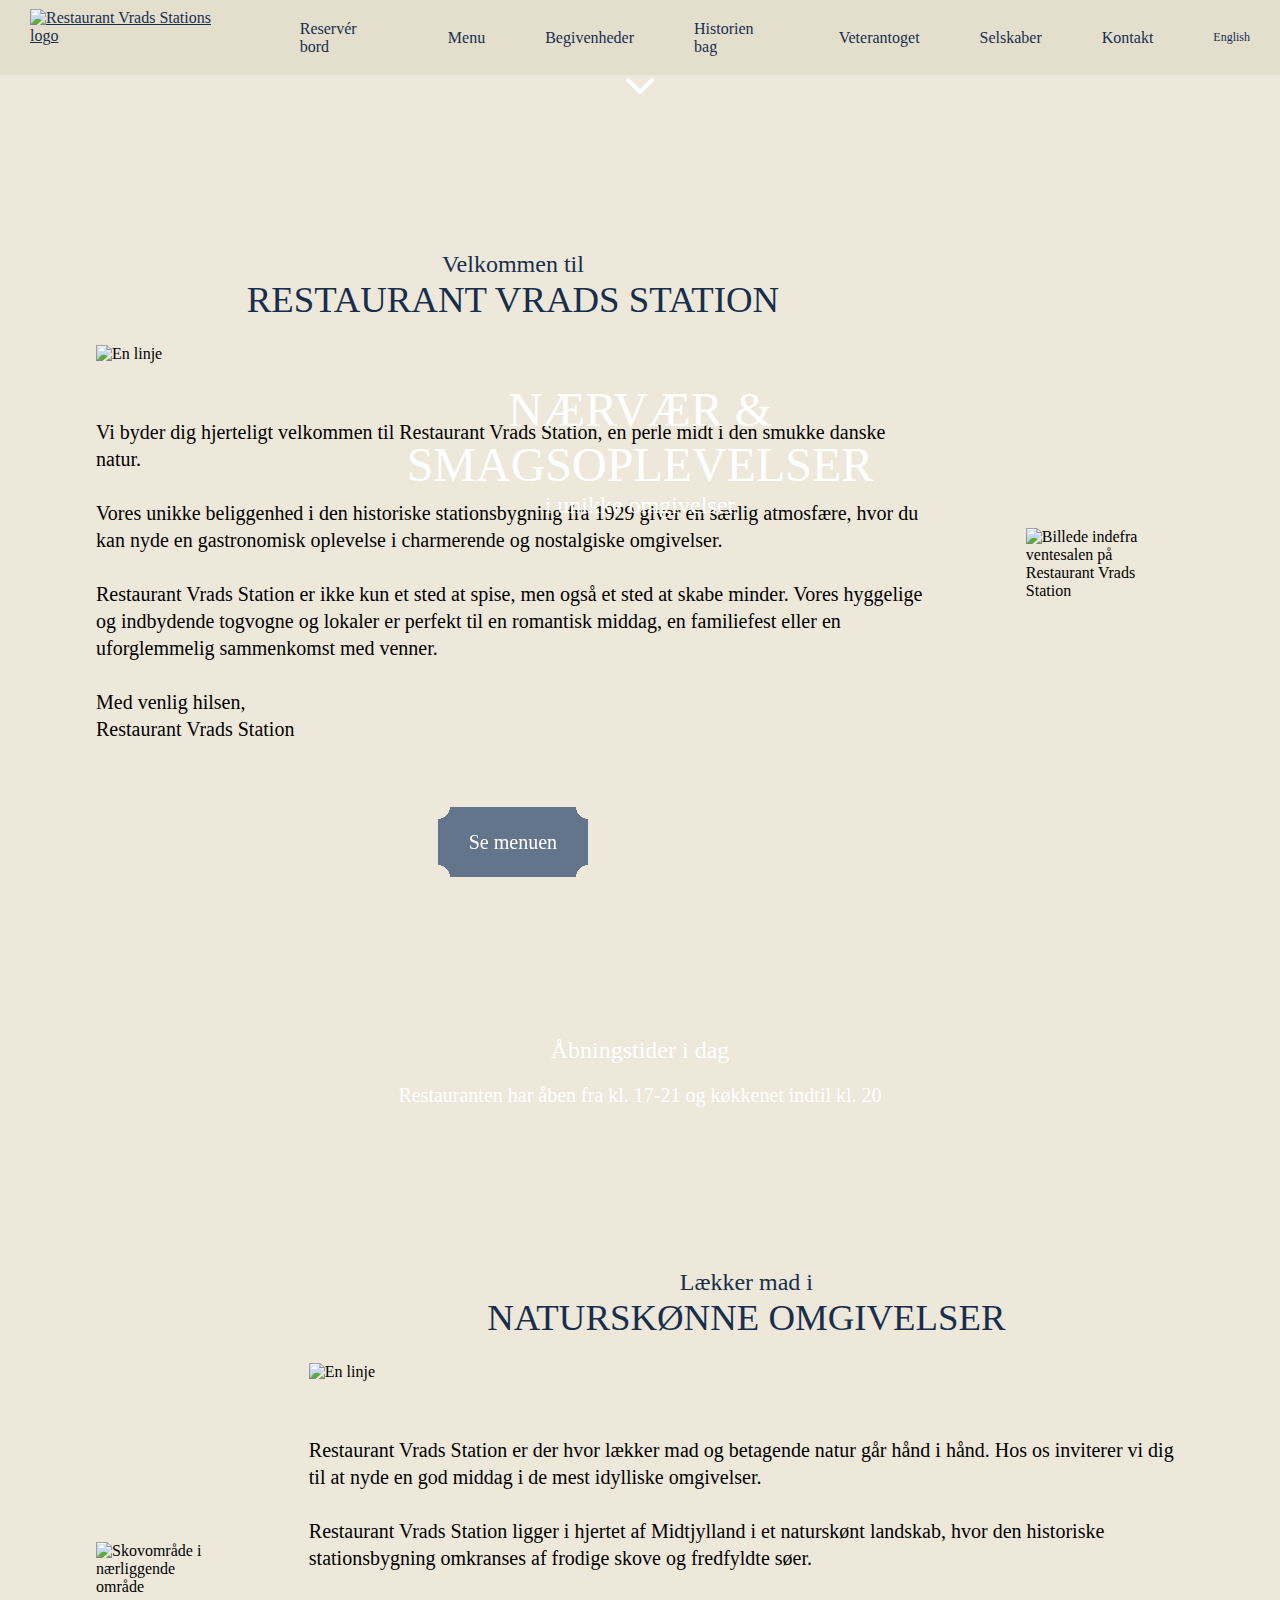
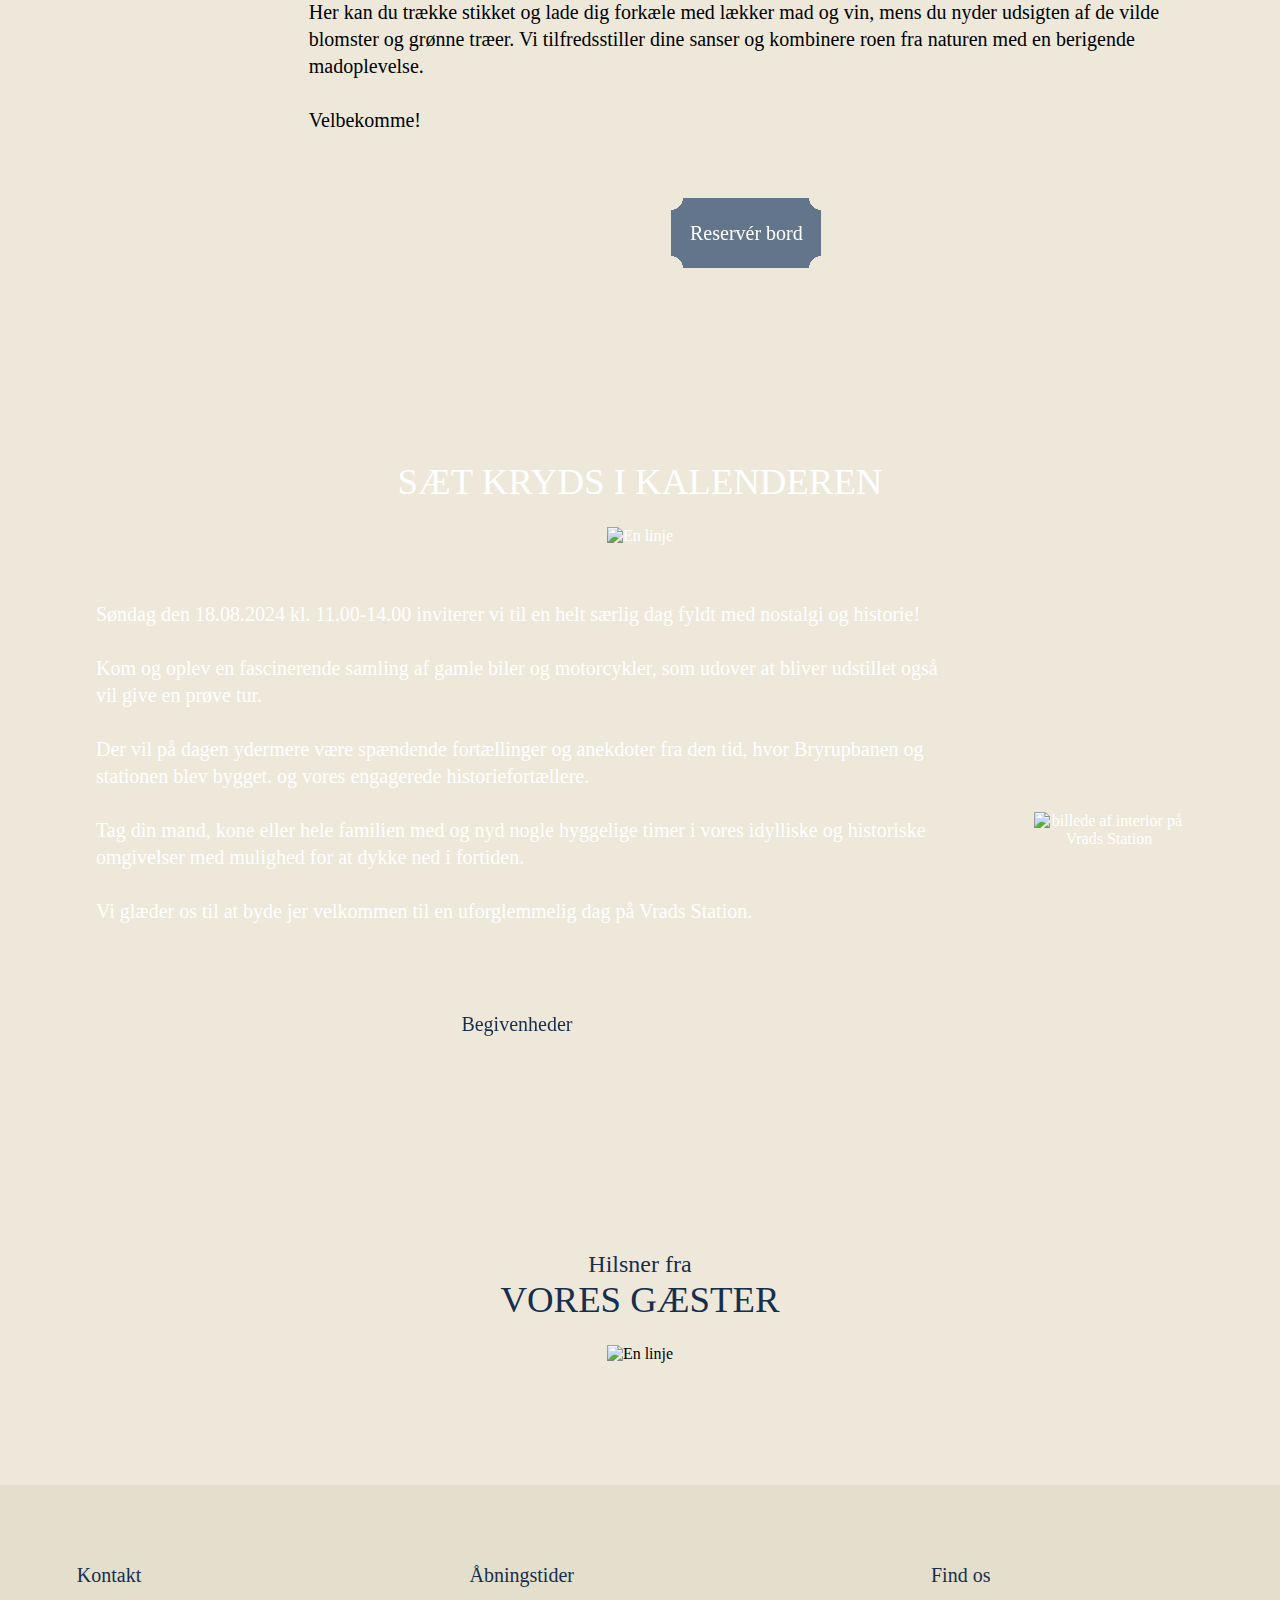
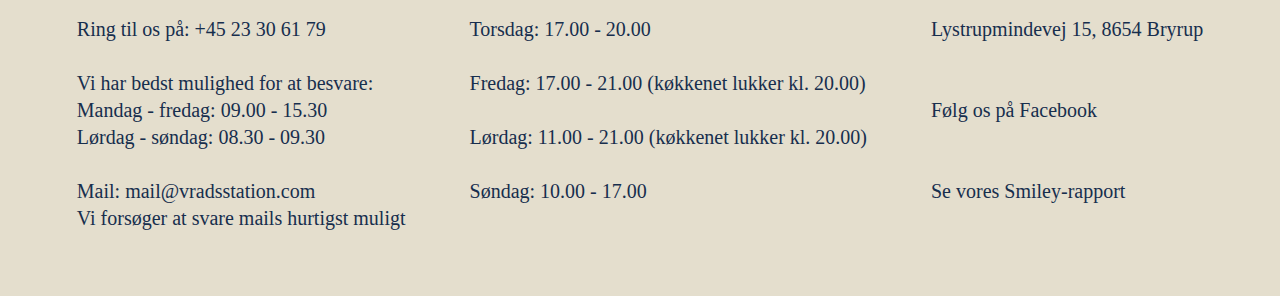
==== index.html @ 7299c1ec "Add files via upload" ====
<!DOCTYPE html>
<html lang="da">

<head>
    <meta charset="UTF-8">
    <meta name="viewport" content="width=device-width, initial-scale=1.0">
    <link rel="icon" type="image/x-icon" href="img/vradslogo.svg">
    <link rel="stylesheet" href="style.css">
    <link rel="stylesheet" href="style-ida.css"> <!-- HUSK AT FJERNE IGEN -->
    <link rel="stylesheet" href="reset.css">
    <script src="script.js" defer></script>
    <link rel="stylesheet" href="https://cdnjs.cloudflare.com/ajax/libs/font-awesome/6.5.2/css/all.min.css">
    <meta name="description" content="Forside til Restaurant Vrads Station, med video, 3 indslag og en gæstebog.">
    <title>Restaurant Vrads Station</title>
</head>

<body>
    <header>
        <!-- Navigationsbaren -->
        <nav>
            <ul class="sidebar">
                <li onclick="hideSidebar()"><a href="#"><svg xmlns="http://www.w3.org/2000/svg" height="26px"
                            viewBox="0 -960 960 960" width="26px" fill="#172E4D">
                            <path
                                d="m256-200-56-56 224-224-224-224 56-56 224 224 224-224 56 56-224 224 224 224-56 56-224-224-224 224Z" />
                        </svg></a></li>
                <li><a href="fejlside.html" class="qua-bold">Reservér bord</a></li>
                <li><a href="frokostmenu.html">Menu</a></li>
                <li><a href="begivenheder.html">Begivenheder</a></li>
                <li><a href="historien.html">Historien bag</a></li>
                <li><a href="fejlside.html">Veterantoget</a></li>
                <li><a href="selskaber.html">Selskaber</a></li>
                <li><a href="fejlside.html">Kontakt</a></li>
                <li><a href="#" class="change_language">English</a></li>
            </ul>

            <ul>
                <li><a href="index.html"><img src="img/vradslogo.svg" alt="Restaurant Vrads Stations logo"
                            class="logo"></a></li>
                <li class="hideOnMobile"><a href="fejlside.html" class="qua-bold">Reservér bord</a></li>
                <li class="hideOnMobile"><a href="frokostmenu.html">Menu</a></li>
                <li class="hideOnMobile"><a href="begivenheder.html">Begivenheder</a></li>
                <li class="hideOnMobile"><a href="historien.html">Historien bag</a></li>
                <li class="hideOnMobile"><a href="fejlside.html">Veterantoget</a></li>
                <li class="hideOnMobile"><a href="selskaber.html">Selskaber</a></li>
                <li class="hideOnMobile"><a href="fejlside.html">Kontakt</a></li>
                <li class="hideOnMobile"><a href="#" class="change_language">English</a></li>
                <li class="menu-button" onclick="showSidebar()"><a href="#"><svg xmlns="http://www.w3.org/2000/svg"
                            height="26px" viewBox="0 -960 960 960" width="26px" fill="#172E4D">
                            <path d="M120-240v-80h720v80H120Zm0-200v-80h720v80H120Zm0-200v-80h720v80H120Z" />
                        </svg></a></li>
            </ul>
        </nav>
    </header>

    <!--video på forsiden-->
    <div>
        <video src="video/vradsvideo.mp4" autoplay muted loop class="video"></video>
    </div>


    <!--tekst på videoen-->
    <section class="videotext_wrapper">
        <div class="videotext">
            <h1 class="videotext1">NÆRVÆR & <br> SMAGSOPLEVELSER</h1>
            <h2 class="videotext2">i unikke omgivelser</h2>
        </div>
        <a href="#pil_ned">
            <div class="pil_ned">
                <i class="fa-solid fa-chevron-down fa-2xl" style="color: #ffffff;"></i>
            </div>
        </a>
    </section>

    <!--Velkommen sektion på forsiden-->
    <section class="velkommen_wrapper" id="pil_ned">
        <div class="tekst_layout">
            <h2 class="blaa_tekst">Velkommen til</h2>
            <h1 class="blaa_tekst">RESTAURANT VRADS STATION</h1>

            <img src="img/linje.svg" alt="En linje" class="linje">

            <P>Vi byder dig hjerteligt velkommen til Restaurant Vrads Station, en perle midt i den smukke danske natur.
                <br><br>
                Vores unikke beliggenhed i den historiske stationsbygning fra 1929 giver en særlig atmosfære, hvor du
                kan nyde en gastronomisk oplevelse i charmerende og nostalgiske omgivelser.
                <br><br>
                Restaurant Vrads Station er ikke kun et sted at spise, men også et sted at skabe minder. Vores hyggelige
                og indbydende togvogne og lokaler er perfekt til en romantisk middag, en familiefest eller en
                uforglemmelig sammenkomst med venner.
                <br><br>
                Med venlig hilsen,<br>
                Restaurant Vrads Station
            </P>

            <div class="knap">
                <a href="frokostmenu.html">
                    <p>Se menuen</p>
                </a>
            </div>
        </div>
        <div>
            <img src="img/ventesal.webp" alt="Billede indefra ventesalen på Restaurant Vrads Station" class="forside_img">
        </div>
    </section>

    <!--Åbningstider på forsiden-->
    <div class="aabning_wrapper">
        <div class="aabning_text">
            <h2>Åbningstider i dag</h2> <br>
            <p>Restauranten har åben fra kl. 17-21 og køkkenet indtil kl. 20</p>
        </div>
    </div>

    <!--Natur sektion på forsiden-->
    <section class="natur_wrapper">
        <div>
            <img src="img/natur.webp" alt="Skovområde i nærliggende område" class="forside_img">
        </div>
        <div class="tekst_layout">
            <h2 class="blaa_tekst">Lækker mad i</h2>
            <h1 class="blaa_tekst">NATURSKØNNE OMGIVELSER</h1>

            <img src="img/linje.svg" alt="En linje" class="linje">

            <P>Restaurant Vrads Station er der hvor lækker mad og betagende natur går hånd i hånd. Hos os inviterer vi
                dig til at nyde en god middag i de mest idylliske omgivelser.
                <br><br>
                Restaurant Vrads Station ligger i hjertet af Midtjylland i et naturskønt landskab, hvor den historiske
                stationsbygning omkranses af frodige skove og fredfyldte søer.
                <br><br>
                Her kan du trække stikket og lade dig forkæle med lækker mad og vin, mens du nyder udsigten af de vilde
                blomster og grønne træer.
                Vi tilfredsstiller dine sanser og kombinere roen fra naturen med en berigende madoplevelse.
                <br><br>
                Velbekomme!
            </P>

            <div class="knap">
                <a href="frokostmenu.html">
                    <p>Reservér bord</p>
                </a>
            </div>
        </div>
    </section>

    <!--Kalender sektion på forsiden-->
    <section class="kalender_wrapper">
        <h1>SÆT KRYDS I KALENDEREN</h1>
        <img src="img/linjehvid.svg" alt="En linje" class="linje">

        <div class="kalender_wrapper_content">
            <div class="tekst_layout">
                <P>Søndag den 18.08.2024 kl. 11.00-14.00 inviterer vi til en helt særlig dag fyldt med nostalgi og
                    historie!
                    <br><br>
                    Kom og oplev en fascinerende samling af gamle biler og motorcykler, som udover at bliver udstillet
                    også vil give en prøve tur.
                    <br><br>
                    Der vil på dagen ydermere være spændende fortællinger og anekdoter fra den tid, hvor Bryrupbanen og
                    stationen blev bygget. og vores engagerede historiefortællere.
                    <br><br>
                    Tag din mand, kone eller hele familien med og nyd nogle hyggelige timer i vores idylliske og
                    historiske omgivelser med mulighed for at dykke ned i fortiden.
                    <br><br>
                    Vi glæder os til at byde jer velkommen til en uforglemmelig dag på Vrads Station.
                </P>

                <div class="knap_hvid">
                    <a href="">
                        <p>Begivenheder</p>
                    </a>
                </div>
            </div>

            <img src="img/kalenderbillede.webp" alt="billede af interior på Vrads Station" class="forside_img">
        </div>
    </section>

    <!--Gæstebog på forsiden-->

    <section class="guestbook">
        <div>
            <h2 class="blaa_tekst">Hilsner fra</h2>
            <h1 class="blaa_tekst">VORES GÆSTER</h1>

            <img src="img/linje.svg" alt="En linje">
        </div>

        <div>
            <div id="gemmeleg"></div>
            <a href="https://online.flippingbook.com/view/834717305/" class="fbo-embed" data-fbo-id="5f40824ce9"
            data-fbo-ratio="3:2" data-fbo-lightbox="yes" data-fbo-width="100%" data-fbo-height="auto"
            data-fbo-version="1" style="max-width: 100%">vradsgaestebog</a>
                <script async defer
                    src="https://online.flippingbook.com/EmbedScriptUrl.aspx?m=redir&hid=834717305">
                </script>
        </div>
    </section>

    <!--Footer-->

    <footer class="footer_wrapper2">
        <div>
            <p class="blaa_tekst"><span class="crimson-semibold">Kontakt</span>
                <br><br>
                <span class="crimson-semibold">Ring til os på:</span> +45 23 30 61 79
                <br><br>
                <span class="crimson-ita">Vi har bedst mulighed for at besvare:</span><br>
                Mandag - fredag: 09.00 - 15.30<br>
                Lørdag - søndag: 08.30 - 09.30
                <br>
                <br>
                <span class="crimson-semibold">Mail:</span> mail@vradsstation.com<br>
                <span class="crimson-ita">Vi forsøger at svare mails hurtigst muligt</span>
            </p>
        </div>

        <div>
            <p class="blaa_tekst"><span class="crimson-semibold">Åbningstider</span>
                <br><br>
                Torsdag: 17.00 - 20.00
                <br><br>
                Fredag: 17.00 - 21.00 (køkkenet lukker kl. 20.00)
                <br><br>
                Lørdag: 11.00 - 21.00 (køkkenet lukker kl. 20.00)
                <br><br>
                Søndag: 10.00 - 17.00
                <br><br>
            </p>
        </div>

        <div>
            <p class="blaa_tekst"><span class="crimson-semibold">Find os</span>
                <br><br>
                Lystrupmindevej 15, 8654 Bryrup
                <br><br><br>
                <a href="https://www.facebook.com/VradsStation/" class="blaa_link">Følg os på Facebook</a>
                <br><br><br>
                <a href="https://www.findsmiley.dk/1421214" class="blaa_link">Se vores Smiley-rapport</a>
            </p>
        </div>
    </footer>

</body>

</html>
---- style.css ----
/* Scroll to top */
html {
    scroll-behavior: smooth;
}

/* Fonts */
@font-face {
    font-family: crimson-reg;
    src: url('fonts/CrimsonText-Regular.ttf');
}

@font-face {
    font-family: crimson-bold;
    src: url('fonts/CrimsonText-Bold.ttf');
}

@font-face {
    font-family: crimson-semibold;
    src: url('fonts/CrimsonText-SemiBold.ttf');
}

@font-face {
    font-family: crimson-ita;
    src: url('fonts/CrimsonText-Italic.ttf');
}

@font-face {
    font-family: qua-reg;
    src: url('fonts/QuattrocentoSans-Regular.ttf');
}

@font-face {
    font-family: qua-bold;
    src: url('fonts/QuattrocentoSans-Bold.ttf');
}

@font-face {
    font-family: qua-ita;
    src: url('fonts/QuattrocentoSans-Italic.ttf');
}

h1 {
    font-size: 2.3rem;
    font-weight: 400;
    font-family: crimson-reg;
    text-align: center;
    margin-top: 96px;
}

h2 {
    font-size: 1.5rem;
    font-weight: 400;
    font-family: crimson-reg;
    text-align: center;
}

h3 {
    font-size: 2rem;
    font-weight: 400;
    font-family: crimson-reg;
}

h4 {
    font-size: 1.5rem;
    font-weight: 400;
    font-family: crimson-reg;
}

p {
    font-size: 20px;
    line-height: 135%;
    font-family: qua-reg;
}

.hvid_tekst {
    color: white;
}

.blaa_tekst {
    color: #172E4D;
}

.qua-bold {
    font-family: qua-bold;
}

.qua-ita {
    font-family: qua-ita;
}

.crimson-semibold {
    font-family: crimson-semibold;
}

.crimson-ita {
    font-family: crimson-ita;
}

.aabning_text p {
    color: white;
    font-family: crimson-reg;
}

.centreret_text {
    text-align: center;
    font-family: qua-ita;
    color: #172E4D;
}


/* Body */
body {
    background-color: #EDE8DA;
}

a {
    text-decoration: none;
}

/*----------------------------------- FORSIDE ----------------------------------- */
/* Navigationsbaren */

nav {
    background-color: #E4DECD;
    position: fixed;
    top: 0;
    left: 0;
    z-index: 999;
    width: 100%;
    margin-bottom: 96px;
}

nav ul {
    width: 100%;
    list-style: none;
    display: flex;
    justify-content: flex-end;
    align-items: center;
}

nav li {
    height: 75px;
}

nav a {
    height: 100%;
    padding: 0 30px;
    text-decoration: none;
    display: flex;
    align-items: center;
    color: #172E4D;
    font-family: qua-reg;
}

nav a:hover {
    text-decoration: underline;
}

nav li:first-child {
    margin-right: auto;
}

.sidebar {
    position: fixed;
    top: 0;
    right: 0;
    height: 100vh;
    z-index: 995;
    background-color: #E4DECD;
    display: none;
    flex-direction: column;
    align-items: flex-start;
    justify-content: flex-start;
}

.sidebar li {
    width: 100%;
}

.sidebar a {
    width: 100%;
}

.menu-button {
    display: none;
}

.logo {
    height: 75%;
    width: auto;
}

/* Video */

.video {
    width: 100%;
    height: auto;
}


.videotext_wrapper {
    width: 100%;
    height: 100%;
    padding-bottom: 70px;
    bottom: 0px;
    left: 0;
}

.videotext {
    position: absolute;
    top: 50%;
    left: 50%;
    transform: translate(-50%, -50%);
}

.pil_ned {
    display: flex;
    justify-content: center;
    margin-top: -70px;
    z-index: 10;
    /* Tilføj denne linje */
    position: relative;
    /* Sørg for at z-index anvendes */
}

.videotext1 {
    color: white;
    font-family: crimson-reg;
    font-size: 3rem;
    text-align: center;
}

.videotext2 {
    color: white;
    font-family: crimson-reg;
    font-size: 1.5rem;
    text-align: center;
}

/* knapper */

.knap {
    width: 150px;
    height: 70px;
    display: flex;
    justify-content: center;
    align-items: center;
    text-align: center;
    font-family: qua-reg;
    background-color: #62758A;
    color: white;
    --mask: radial-gradient(12px at 12px 12px, #0000 98%, #000) -12px -12px;
    -webkit-mask: var(--mask);
    mask: var(--mask);
    margin: 64px auto 0 auto;
    /* Top margin og auto for at centrere vandret */
}

.knap a {
    color: white;
    padding: 12px;
}

/*
Disse knapper er lavet ved hjælp af denne kilde
https://css-generators.com/custom-corners/
*/

.knap:hover {
    background-color: #172E4D;
}


/* Velkomst sektion + Natur sektion på forsiden */

.velkommen_wrapper,
.natur_wrapper {
    display: flex;
    flex-direction: row;
    justify-content: center;
    align-items: center;
    padding: 96px;
    gap: 96px;
    animation: fadeIn 0.5s;
    animation-timeline: view();
    animation-range-start: 1px;
    animation-range-end: 900px;
}

.linje {
    width: 100%;
    height: auto;
    padding-top: 24px;
    padding-bottom: 56px;
}

.kalender_wrapper .linje {
    width: 50%;
}

/* Åbningstider */

.aabning_wrapper {
    position: relative;
    text-align: center;
    color: white;
    background-image: url(img/aabningstider.svg);
    height: 200px;
    display: flex;
    justify-content: center;
    align-items: center;
    animation: fadeIn 0.5s;
    animation-timeline: view();
    animation-range-start: 1px;
    animation-range-end: 500px;
}

/* Kalender sektion på forsiden */

.kalender_wrapper {
    position: relative;
    text-align: center;
    color: white;
    background-image: url(img/kalenderen.svg);
    background-size: cover;
    padding: 96px;
    animation: fadeIn 0.5s;
    animation-timeline: view();
    animation-range-start: 1px;
    animation-range-end: 900px;
}


.kalender_wrapper_content {
    display: flex;
    flex-direction: row;
    justify-content: center;
    align-items: center;
    gap: 96px;
}

.knap_hvid {
    width: 150px;
    height: 70px;
    display: flex;
    justify-content: center;
    align-items: center;
    text-align: center;
    font-family: qua-reg;
    background-color: #EDE8DA;
    color: #172E4D;
    --mask: radial-gradient(12px at 12px 12px, #0000 98%, #000) -12px -12px;
    -webkit-mask: var(--mask);
    mask: var(--mask);
    margin: 64px auto 0 auto;
    /* Top margin og auto for at centrere vandret */
}

.knap_hvid a {
    color: #172E4D;
    padding: 12px;
}

.knap_hvid a:hover {
    color: #EDE8DA;
    cursor: pointer;
}

.knap_hvid:hover {
    background-color: #172E4D;
    color: #EDE8DA;
}


/* Gæstebog på forsiden */

.guestbook {
    margin-top: 96px;
    margin-bottom: 96px;
    animation: fadeIn 0.5s;
    animation-timeline: view();
    animation-range-start: 1px;
    animation-range-end: 900px;
}

.guestbook div {
    position: relative;
    text-align: center;
}

.guestbook img {
    width: 42%;
    height: auto;
    padding-top: 24px;
    padding-bottom: 8px;
}

#gemmeleg {
    width: 100%;
    height: 50px;
    background-color: #EDE8DA;
    position: absolute;
    top: 0;
    z-index: 999;
}

/*----------------------------------- MENUKORT - ID'ER ----------------------------------- */
#frokost,
#aften,
#kaffekage,
#drikkevarer {
    background-color: #172E4D;
}

/*----------------------------------- MENUKORT - FROKOSTMENU ----------------------------------- */

/* Billedkarrusel */

.wrapperwrapper {
    display: flex;
    justify-content: right;
    padding-top: 40px;

    background-color: #EDE8DA;
}

.menu_wrapper {
    max-width: 1300px;
    position: relative;
}

.menu_wrapper .menu_carousel {
    font-size: 0px;
    cursor: pointer;
    overflow: hidden;
    white-space: nowrap;
    margin-top: 96px;
}

.menu_carousel img {
    height: 375px;
    object-fit: cover;
    padding-right: 30px;
    width: calc(100% / 4);
}

.menu_carousel:first-child {
    margin-left: 0px;
}

/* Menuknapper */


.menu_knapper {
    display: flex;
    flex-direction: row;
    justify-content: space-evenly;
    align-items: center;
    margin-bottom: 64px;
    margin-left: 96px;
    margin-right: 96px;
}

.menukort_layout div {
    position: relative;
    text-align: center;
    margin-left: 136px;
    margin-right: 136px;
}


.menu_ret p {
    font-family: crimson-reg;
}


.menulinje_stor {
    width: 42%;
    height: auto;
    padding-top: 24px;
    padding-bottom: 64px;
}

.menulinje_lille {
    width: 10%;
    height: auto;
    padding-top: 24px;
    padding-bottom: 24px;
}

.menu_bold {
    font-family: crimson-bold;
}

/*----------------------------------- MENUKORT - AFTENMENU ----------------------------------- */

.menu_aften {
    font-family: crimson-bold;
    font-size: 2rem;
    text-align: center;
    color: #172E4D;
}

/* ----------------------------------- BEGIVENHEDER ----------------------------------- */


.centreret_overskrift {
    margin-top: 96px;
}

.centreret_overskrift img {
    display: block;
    margin-left: auto;
    margin-right: auto;
    width: 42%;
    padding-top: 24px;
}

.begivenhed_wrapper {
    display: flex;
    flex-direction: row;
    justify-content: center;
    padding: 96px;
    gap: 96px;
    animation: fadeIn 0.5s;
    animation-timeline: view();
    animation-range-start: 1px;
    animation-range-end: 900px;
}

.begivenhed_linje {
    display: block;
    margin-left: auto;
    margin-right: auto;
    width: 86%;
}

/* ----------------------------------- HISTORIEN BAG ----------------------------------- */

.historien_img {
    display: flex;
    justify-content: center;
    animation: fadeIn 0.5s;
    animation-timeline: view();
    animation-range-start: 1px;
    animation-range-end: 600px;
}

.historien_img img {
    width: 86%;

}

.tidslinje {
    top: 12%;
    position: sticky;
    display: block;
    margin-left: auto;
    margin-right: auto;
    width: 50%;
    z-index: 995;
    margin-top: 40px;
}

.circle {
    position: sticky;
    top: 12%;
    /* Startposition: midt på skærmen */
    margin-left: 27%;
    margin-right: 27%;
    width: 20px;
    height: 20px;
    background-color: #003366;
    border-radius: 50%;
    transform: translateY(-50%);
     z-index: 995;
    /* Sørger for at cirklen ligger oven på andre elementer */
}

.tidslinje_tal {
    display: flex;
    flex-direction: row;
    justify-content: space-around;
    position: sticky;
    top: 72px;
    /* Sørg for at fastgøre elementet til toppen af dets container */
    background-color: #EDE8DA;
    /* Gør det muligt at se elementet, hvis det overlapper indholdet */
    z-index: 900;
    /* Sikrer, at elementet forbliver øverst på skærmen */
    padding-bottom: 60px;
    padding-top: 15px;
}

.spalter {
    display: grid;
    grid-template-columns: 1fr 1fr;
    flex-direction: row;
    margin-left: 96px;
    margin-right: 96px;
    margin-top: 40px;
    margin-bottom: 24px;
    gap: 64px;
}

/* ----------------------------------- SELSKABER ----------------------------------- */
.selskab_wrapper {
    display: flex;
    flex-direction: row;
    justify-content: center;
    gap: 64px;
    margin-top: 64px;
    animation: fadeIn 0.5s linear;
    animation-timeline: view();
    animation-range-start: 1px;
    animation-range-end: 500px;
}

.selskab_wrapper2 {
    display: flex;
    flex-direction: row;
    justify-content: center;
    gap: 64px;
    margin-top: 32px;
    animation: fadeIn 0.5s;
    animation-timeline: view();
    animation-range-start: 1px;
    animation-range-end: 500px;
}

.selskab {
    display: flex;
    flex-direction: column;
    align-items: center;
    max-width: 450px;
    /* Sørger for, at hver .selskab container ikke er for bred */
}

.selskab img {
    max-width: 100%;
    /* Sørger for, at billedet ikke overstiger containerens bredde */
    display: block;
}

.selskab_tekst {
    background-image: url('img/selskaber_baggrund.svg');
    background-repeat: no-repeat;
    display: flex;
    flex-direction: column;
    justify-content: center;
    height: 375px;
    padding-left: 32px;
    padding-right: 32px;
    box-sizing: border-box;
    /* Sørger for, at padding inkluderes i bredden */
}

.knap_placering {
    display: flex;
    justify-content: flex-end;
    padding-top: 32px;
}

.knap_selskab {
    width: 150px;
    height: 70px;
    display: flex;
    justify-content: center;
    align-items: center;
    text-align: center;
    background-color: #EDE8DA;
    color: #172E4D;
    --mask: radial-gradient(12px at 12px 12px, #0000 98%, #000) -12px -12px;
    -webkit-mask: var(--mask);
    mask: var(--mask);
}

.knap_selskab a {
    color: #172E4D;
}

.knap_selskab:hover {
    background-color: #172E4D;
    color: white;
}

.knap_selskab a:hover {
    color: white;
}


/* ----------------------------------- 404 side ----------------------------------- */
.fejlside_wrapper p {
    text-align: center;
}

.fejlside_wrapper {
    margin-top: 15%;
}


/* ----------------------------------- Footer ----------------------------------- */

.footer_wrapper2 {
    padding: 6% 6% 6% 6%;
    background-color: #E4DECD;
    display: flex;
    /* Bruger flexbox */
    justify-content: space-between;
    /* Placerer elementerne med lige mellemrum */
    flex-direction: row;
    margin-top: 96px;
    padding-bottom: 64px;
}

.footer_wrapper2 p {
    font-family: crimson-reg;
}

.tekst_layout {
    display: flex;
    align-items: center;
    flex-direction: column;
    text-align: left;
}

.footer_wrapper2 div p a {
    color: #172E4D
}


/* ----------------------------------- ANIMATIONER ----------------------------------- */

@keyframes fadeIn {
    0% {
        opacity: 0;
        scale: 0.95;
    }

    100% {
        opacity: 1;
        scale: 1;
    }
}


/* ----------------------------------- MEDIA QUERIES ----------------------------------- */
/*  NAVIGATIONSBAREN */
@media(max-width: 800px) {
    .hideOnMobile {
        display: none;
    }

    .menu-button {
        display: block;
    }
}

@media(max-width: 400px) {
    .sidebar {
        width: 75%;
        z-index: 1005;
    }
}

/*  Animation */
@media(prefers-reduced-motion) {
    .hidden {
        transition: none;
    }
}


/*------------------------------------------------------------------------------------*/

/* GENERELT */

@media(max-width: 400px) {
    p {
        font-size: 16px;
    }

    .knap {
        width: 128px;
        height: 56px;
        --mask: radial-gradient(8px at 8px 8px, #0000 98%, #000) -8px -8px;
    }

    .knap a {
        font-size: 16px;
    }

    h1 {
        font-size: 24px;
    }

    h2 {
        font-size: 20px;
    }

    h3 {
        font-size: 24px;
    }

    h4 {
        font-size: 20px;    
    }
}

/*------------------------------------------------------------------------------------*/

/*  FORSIDE */

@media only screen and (max-width: 400px) {
    .video {
      width: 100vw;
      height: 88vh;
      object-fit: cover;
    }
    .pil_ned {
        margin-top: -45px;
    }

    .velkommen_wrapper {
        flex-direction: column;
        padding: 40px;
        gap: 64px;
    }
   
    .videotext1 {
        font-size: 2.2rem;
    }

    .natur_wrapper {
        flex-direction: column-reverse;
        padding: 40px;
        gap: 64px;
    }

    .aabning_wrapper {
        margin-top: 0px;
        margin-bottom: 0px;
    }

    .aabning_wrapper p {
        padding: 0 32px 0 32px;
    }

    .forside_img {
        width: 100%;
        height: auto;
    }

    .linje {
        padding-bottom: 24px;
        z-index: 10;
    }
}

/* Kalender-sektion */
@media only screen and (max-width: 400px) {
    .kalender_wrapper_content {
        flex-direction: column;
    }
    .kalender_wrapper {
        padding:40px;
        margin-top: 0px;
    }
    .kalender_wrapper h1 {
        font-size: 24px;
        padding-top: 40px;
    }

    .kalender_wrapper .linje {
        width: 100%;
    }
}

/*  Gæstebog */ 
@media only screen and (max-width: 400px) {
    .guestbook {
        margin-top: 40px;
    }
   
    #gemmeleg {
        height: 10px;
    }

    .guestbook img {
        padding-bottom: 40px;
        width: 80%;
    }

    .guestbook a {
        padding: 24px;
        max-height: 48px;
    }

    .fbo-embed {
        width: 100% !important;
        height: auto !important;
        max-width: 100% !important;
    }
}

/*------------------------------------------------------------------------------------*/

/*  MENUKORT */

@media(max-width: 400px) {
    /* Billedkarrusel */

    .menu_carousel img {
        height: 300px;
        width: auto;
    }

    .menu_carousel:first-child {
        margin-left: 0px;
    }

    /* Menuknapper */
    .menu_knapper {
        display: flex;
        flex-direction: row;
        justify-content: space-evenly;
        flex-wrap: wrap;
        align-items: center;
        margin-bottom: 64px;
        margin-left: 24px;
        margin-right: 24px;
    }

    .menukort_layout div {
        margin-left: 40px;
        margin-right: 40px;
    }

    .menulinje_stor {
        width: 100%;
    }

    .menu_aften {
        font-size: 24px;
    }
}

/*------------------------------------------------------------------------------------*/

/*  BEGIVENHEDER */

@media(max-width: 400px) {
    .centreret_overskrift {
        margin-top: 40px;
    }

    .centreret_overskrift img {
        width: 86%;
    }

    .begivenhed_img {
        max-width: 100%;
    }

    .begivenhed_wrapper:nth-of-type(odd) {
        flex-direction: column;
        padding: 40px;
        gap: 0;
    }

    .begivenhed_wrapper:nth-of-type(even) {
        flex-direction: column-reverse;
        padding: 40px;
        gap: 0;
    }
}

/*------------------------------------------------------------------------------------*/

/*  HISTORIEN BAG */

@media only screen and (max-width: 400px) {
    .centreret_overskrift h1 {
        font-size: 24px;
        padding-bottom: 16px;
        margin-top: 96px;
    }

    .tidslinje_tal h2 {
        font-size: 16px;
    }

    .tidslinje {
        top: 10%;
        width: 55%;
        margin-top: 24px;
    }

    .tidslinje_tal {
        padding-bottom: 24px;
        top: 74px;
    }
    
    .spalter {
        margin-left: 40px;
        margin-right: 40px;
        margin-top: 40px;
        margin-bottom: 24px;
        gap: 20px;
        display: flex;
        flex-direction: column;
    }

    .circle {
        width: 15px;
        height: 15px;
        top: 10%;
    }
}

/*------------------------------------------------------------------------------------*/

/*  SELSKABER */

@media(max-width: 400px) {
    .selskab_wrapper {
        flex-direction: column;
        align-items: center;
        gap: 40px;
    }
    
    .selskab_wrapper2 {
        flex-direction: column;
        align-items: center;
        gap: 40px;
        margin-top: 40;
    }
    
    .selskab {
        max-width: 320px;
        /* Sørger for, at hver .selskab container ikke er for bred */
    }
    
    .knap_selskab {
        width: 128px;
        height: 56px;
        --mask: radial-gradient(8px at 8px 8px, #0000 98%, #000) -8px -8px;
    }
}

/*------------------------------------------------------------------------------------*/

/*  404 SIDE */

@media only screen and (max-width: 400px) {
    .fejlside_wrapper {
        margin-top: 40%;
    }
}

/*------------------------------------------------------------------------------------*/

/*  FOOTER */

@media(max-width: 400px) {
    
    .footer_wrapper2 {
        flex-direction: column;
        margin-top: 64px;
        gap: 40px;
        margin-bottom: 64px;
    }

    .footer_wrapper2 a {
        text-decoration: underline; 
    }
}
---- style-ida.css ----
/* Fonts */
@font-face {
    font-family: crimson-reg;
    src: url('fonts/CrimsonText-Regular.ttf');
}

@font-face {
    font-family: crimson-ita;
    src: url('fonts/CrimsonText-Italic.ttf');
}

@font-face {
    font-family: crimson-semibold;
    src: url('fonts/CrimsonText-SemiBold.ttf');
}

@font-face {
    font-family: qua-reg;
    src: url('fonts/QuattrocentoSans-Regular.ttf');
}

@font-face {
    font-family: qua-bold;
    src: url('fonts/QuattrocentoSans-Bold.ttf');
}

@font-face {
    font-family: crimson-ita;
    src: url('fonts/CrimsonText-Italic.ttf');
}



.change_language {
    font-family: crimson-bold;
    font-size: 12px;
}

.change_language:hover {
    text-decoration: none;
}

.qua-bold {
    font-family: qua-bold;
}

.tekst_layout {
    display: flex;
    align-items: center;
    flex-direction: column;
    text-align: left;
}

/********************************************************************************************************************************/
/************************************************* Styleregler for footer  ******************************************************/
/********************************************************************************************************************************/
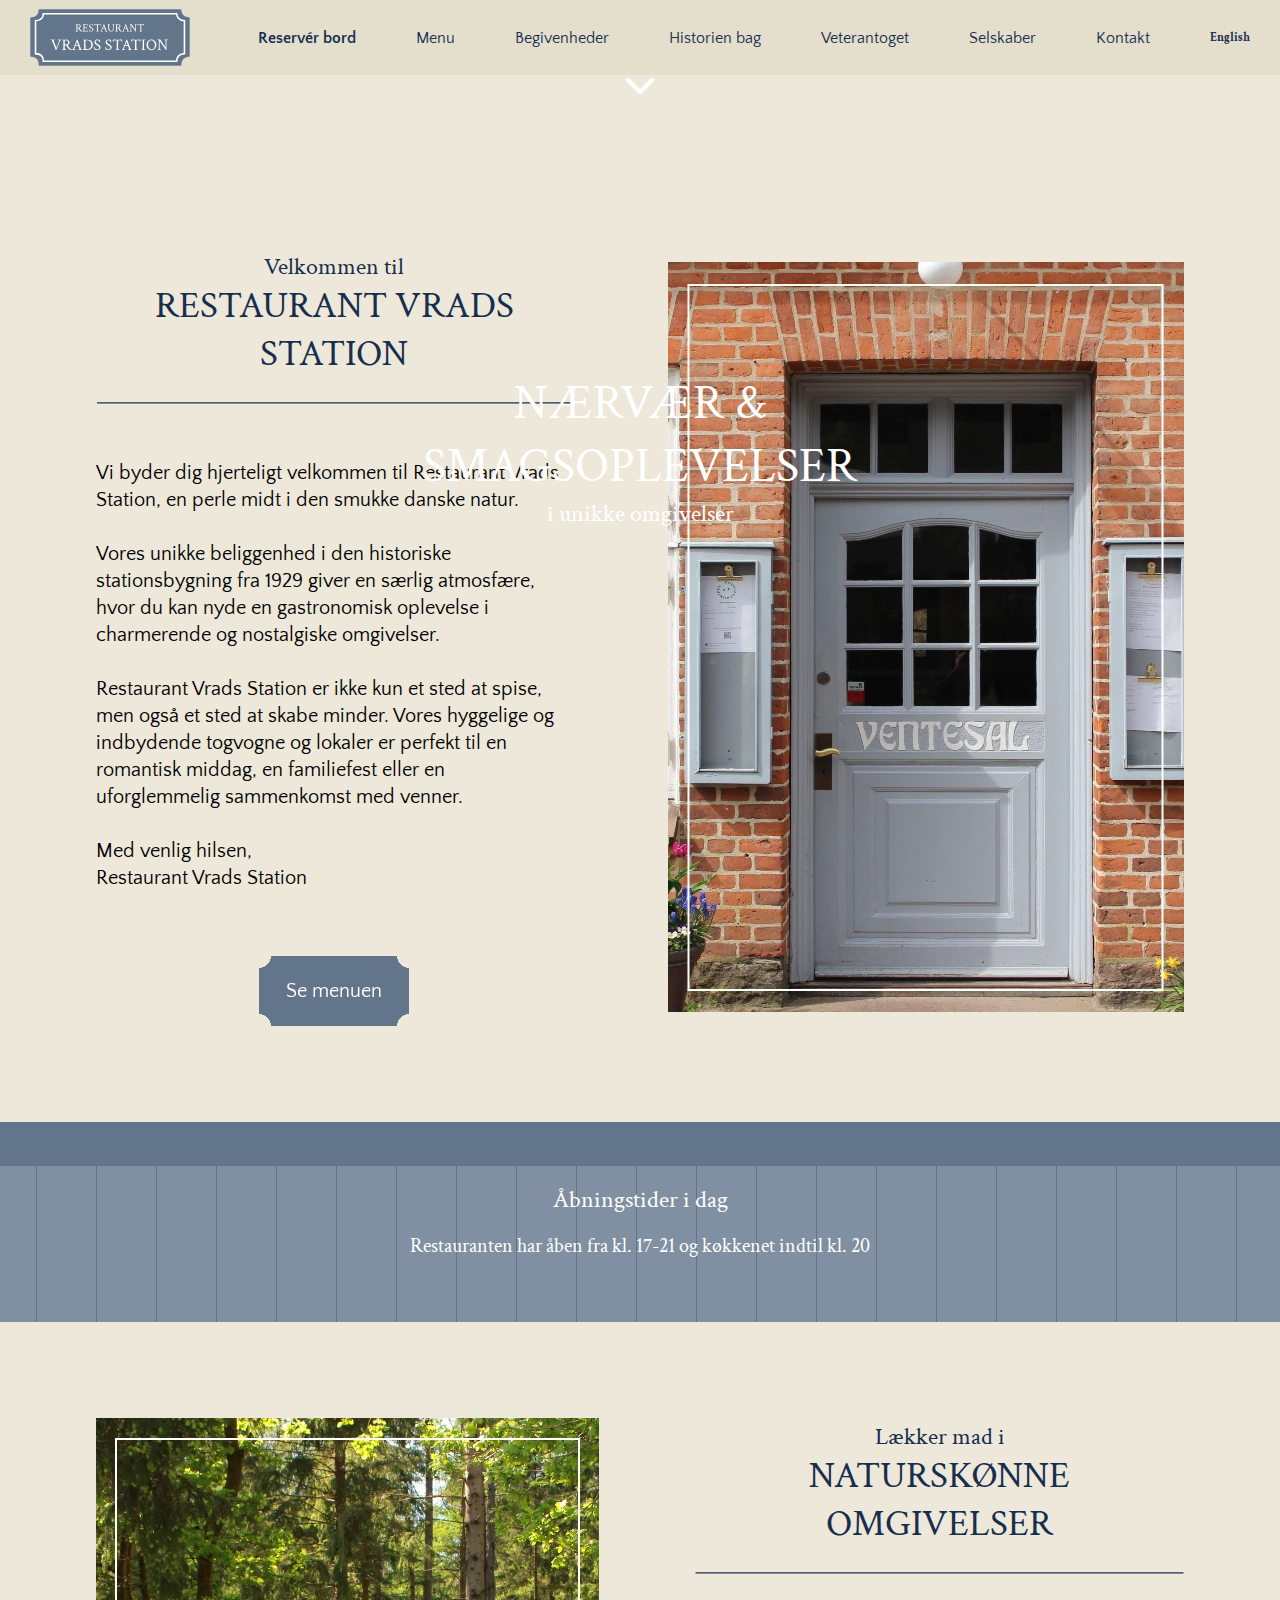
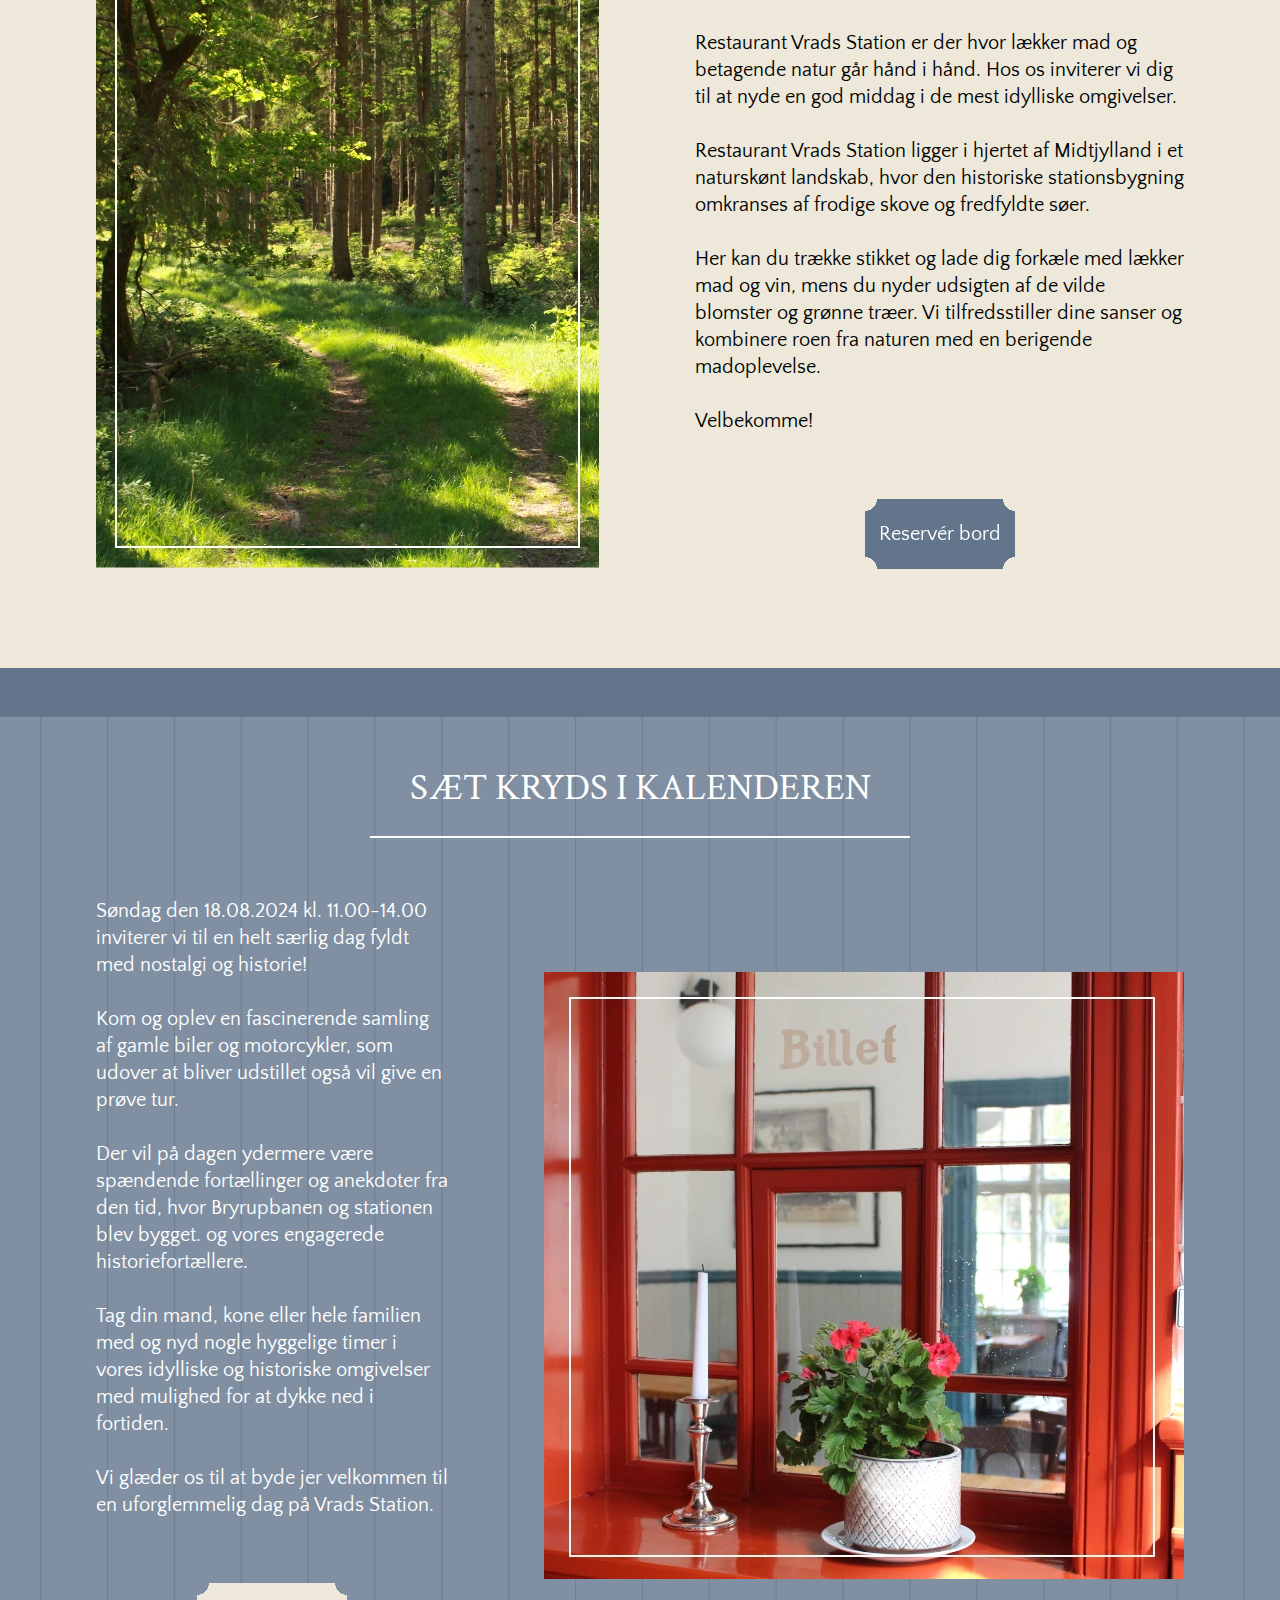
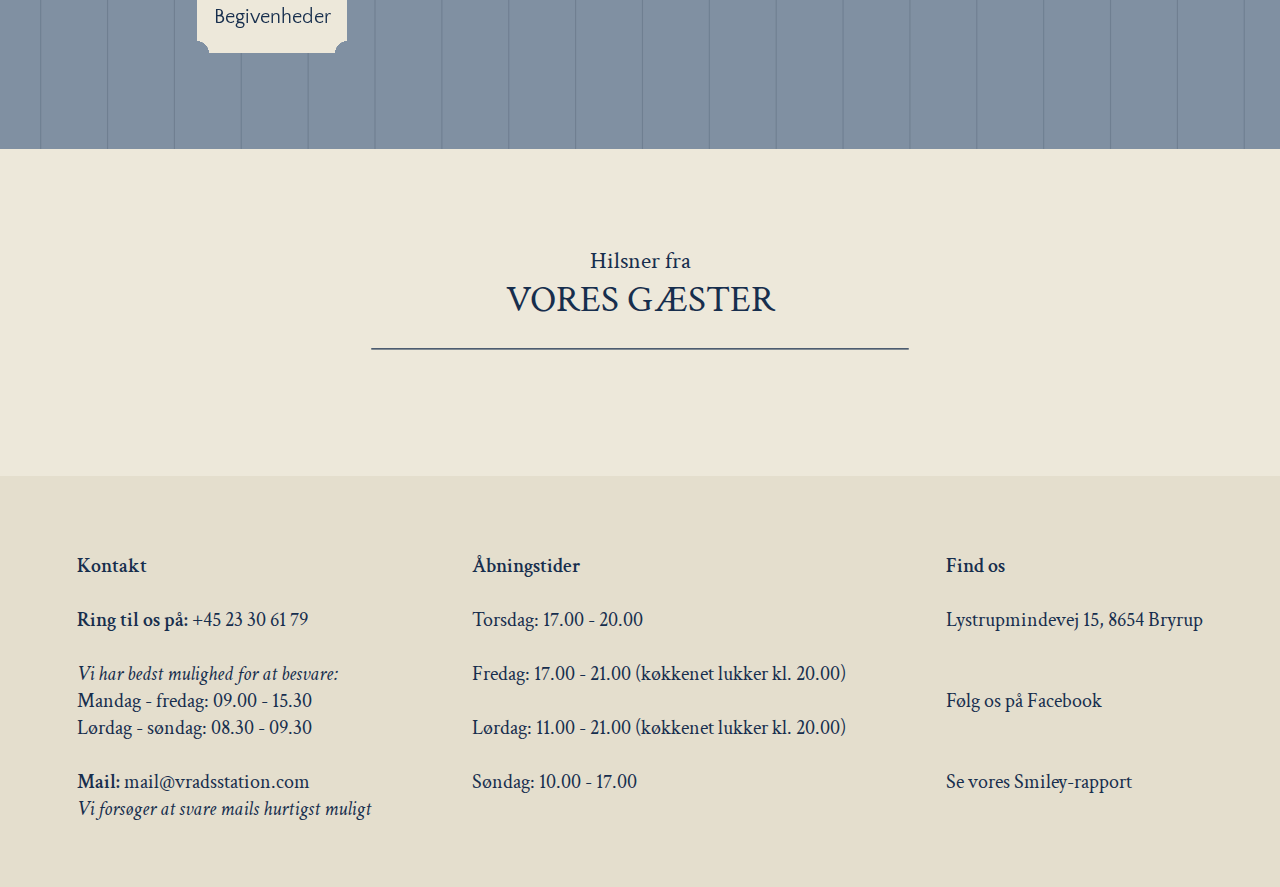
==== commit cd259ac7: "Update index.html" ====
--- a/index.html
+++ b/index.html
@@ -55,7 +55,7 @@
 
     <!--video på forsiden-->
     <div>
-        <video src="video/vradsvideo.mp4" autoplay muted loop class="video"></video>
+        <video src="video/vradsvideo2.mp4" autoplay muted loop class="video"></video>
     </div>
 
 
@@ -244,4 +244,4 @@
 
 </body>
 
-</html>+</html>
